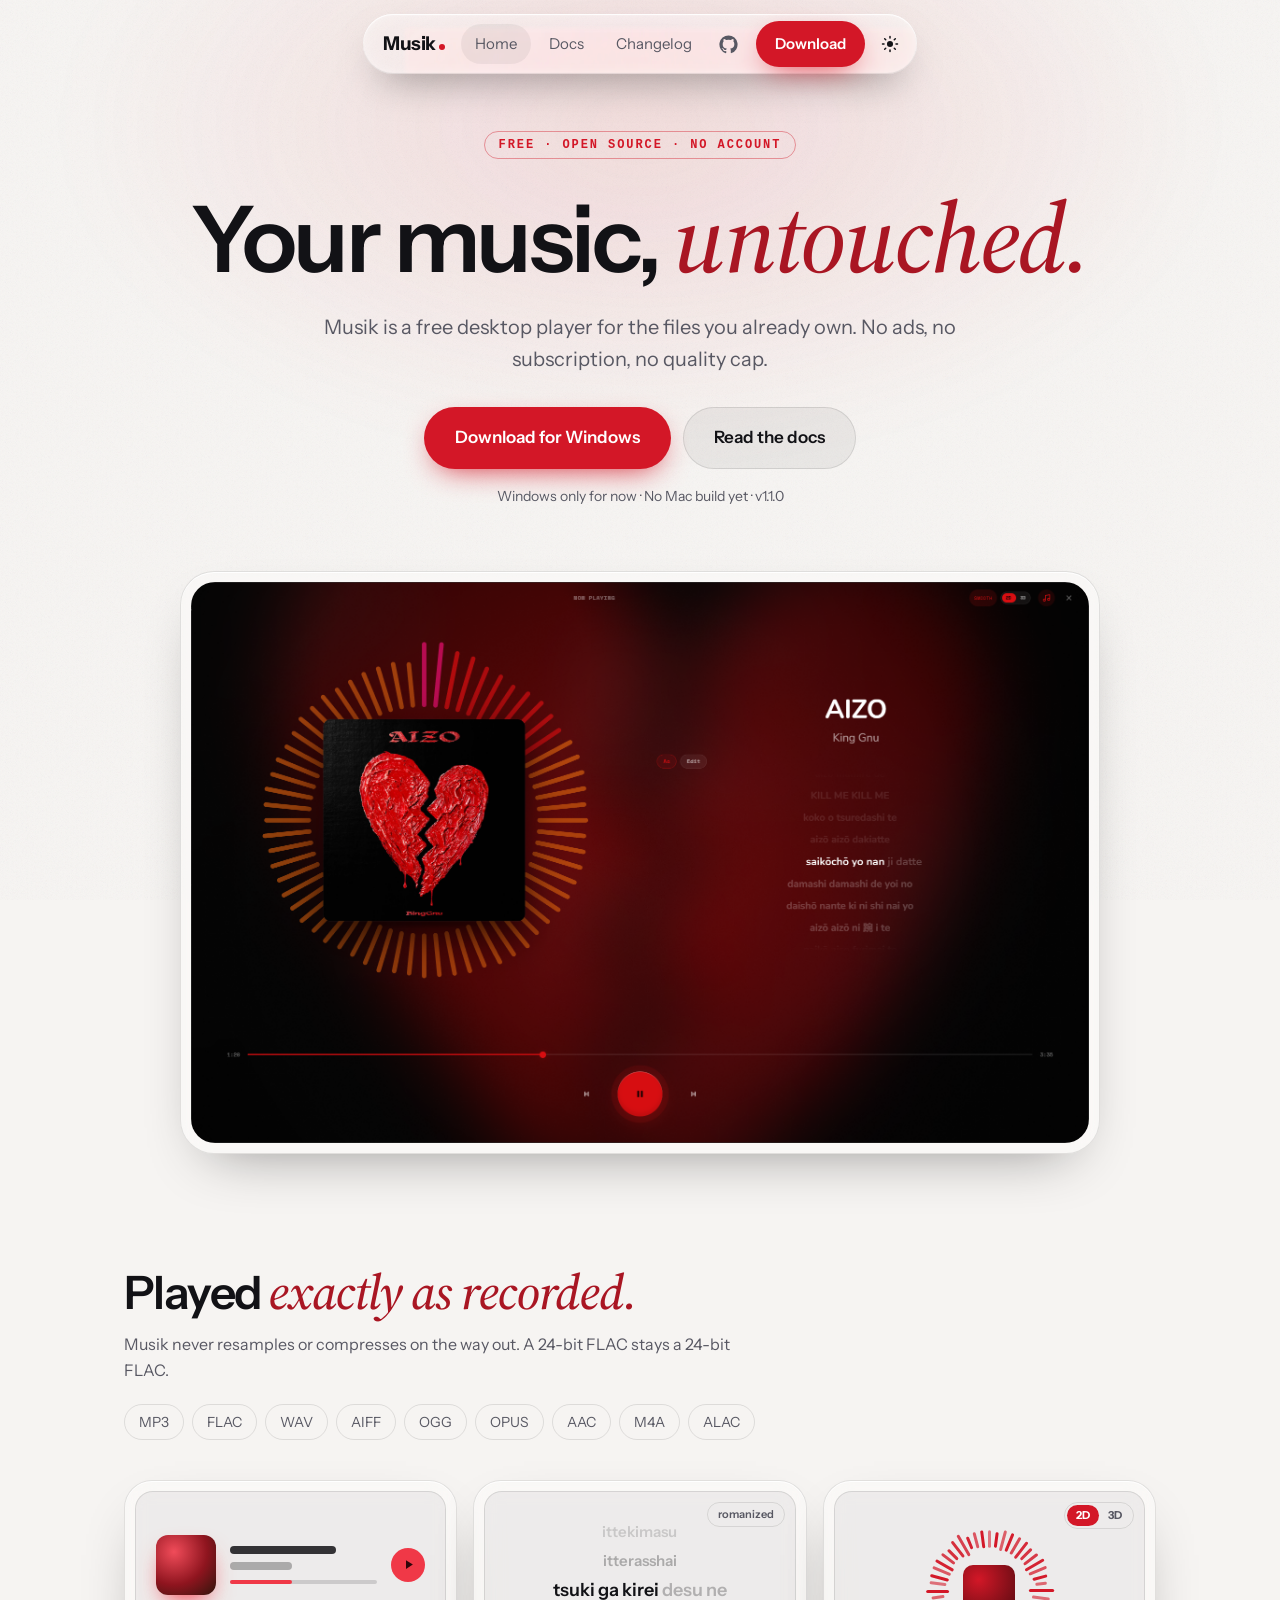
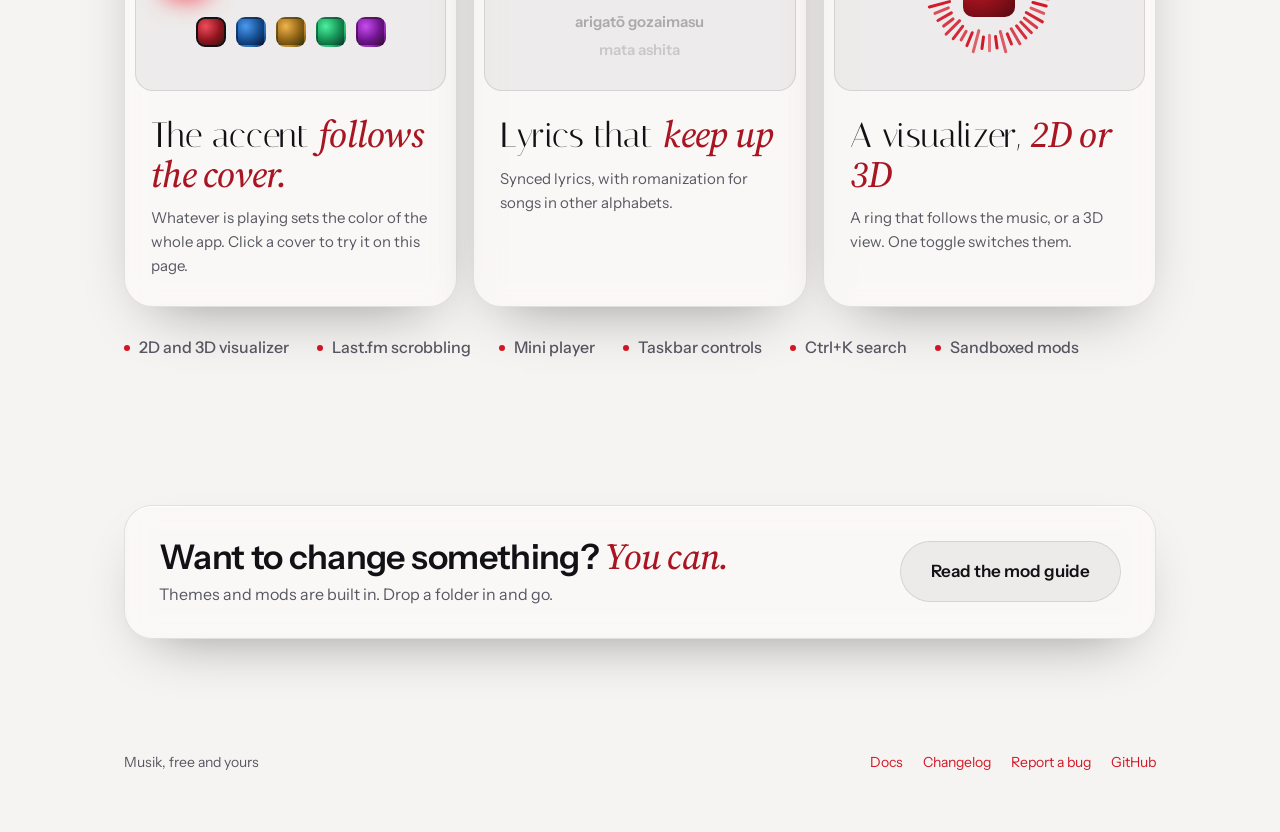
==== index.html @ ec701dc6 "Add the files for the site" ====
<!doctype html>
<html lang="en">
  <head>
    <meta charset="utf-8" />
    <meta name="viewport" content="width=device-width,initial-scale=1" />
    <title>Musik, a free music player for your own files</title>
    <meta
      name="description"
      content="Musik is a free music player for your own files. Plays FLAC, MP3, WAV and more at full quality. No ads, no subscriptions, themes and mods built in. Windows."
    />
    <meta name="theme-color" content="#050506" media="(prefers-color-scheme: dark)" />
    <meta name="theme-color" content="#f6f4f2" media="(prefers-color-scheme: light)" />
    <link rel="icon" href="assets/favicon.ico" sizes="any" />
    <link rel="icon" type="image/png" sizes="192x192" href="assets/icon-192.png" />
    <link rel="apple-touch-icon" href="assets/apple-touch-icon.png" />
    <!-- TODO: swap YOUR-DOMAIN for the real domain once hosting is picked (OG image URLs must be absolute) -->
    <meta property="og:type" content="website" />
    <meta property="og:site_name" content="Musik" />
    <meta property="og:title" content="Musik, a free music player for your own files" />
    <meta
      property="og:description"
      content="Plays FLAC, MP3, WAV and more at full quality. No ads, no subscriptions, themes and mods built in."
    />
    <meta property="og:image" content="https://YOUR-DOMAIN/assets/og.png" />
    <meta property="og:image:alt" content="Musik. Your music, at full quality." />
    <meta name="twitter:card" content="summary_large_image" />
    <link rel="preconnect" href="https://fonts.googleapis.com" />
    <link rel="preconnect" href="https://fonts.gstatic.com" crossorigin />
    <link
      href="https://fonts.googleapis.com/css2?family=Instrument+Sans:wght@400;500;600;700&family=Italiana&family=Source+Serif+4:ital,opsz,wght@1,8..60,500&display=swap"
      rel="stylesheet"
    />
    <script>
      document.documentElement.dataset.theme =
        localStorage.theme ||
        (matchMedia("(prefers-color-scheme:light)").matches ? "light" : "dark");
      document.documentElement.dataset.bg = "cover";
      try {
        var h = sessionStorage.hue;
        if (h)
          document.documentElement.style.setProperty(
            "--acc",
            "hsl(" +
              h +
              " " +
              (document.documentElement.dataset.theme === "dark"
                ? "86% 58%"
                : "80% 46%") +
              ")",
          );
      } catch (e) {}
    </script>
    <link rel="stylesheet" href="style.css" />
  </head>
  <body>
    <div class="bg" aria-hidden="true"><i></i><i></i><i></i></div>
    <nav>
      <a class="logo" href="index.html">Musik</a
      ><a href="index.html" aria-current="page">Home</a
      ><a href="docs.html">Docs</a
      ><a
        class="x"
        href="https://github.com/Tanuj-ironman11/Musik/releases"
        target="_blank"
        rel="noopener"
        >Changelog</a
      ><a
        class="gh"
        href="https://github.com/Tanuj-ironman11/Musik"
        aria-label="GitHub"
        title="GitHub"
        ><svg viewBox="0 0 24 24">
          <path
            d="M12 .5a11.5 11.5 0 0 0-3.64 22.41c.58.1.79-.25.79-.56v-2c-3.2.7-3.88-1.54-3.88-1.54-.52-1.33-1.28-1.69-1.28-1.69-1.04-.71.08-.7.08-.7 1.15.08 1.76 1.18 1.76 1.18 1.03 1.76 2.69 1.25 3.35.96.1-.74.4-1.25.73-1.54-2.55-.29-5.24-1.28-5.24-5.69 0-1.26.45-2.28 1.18-3.09-.12-.29-.51-1.46.11-3.05 0 0 .97-.31 3.17 1.18a11 11 0 0 1 5.78 0c2.2-1.49 3.17-1.18 3.17-1.18.62 1.59.23 2.76.11 3.05.74.81 1.18 1.83 1.18 3.09 0 4.42-2.69 5.39-5.25 5.68.41.36.78 1.06.78 2.14v3.17c0 .31.21.67.8.56A11.5 11.5 0 0 0 12 .5z"
          /></svg
        ><span class="stars" hidden></span></a
      ><a class="btn main sm" href="download.html">Download</a>
    </nav>
    <main class="wrap">
      <header class="hero">
        <div class="eye">FREE · OPEN SOURCE · NO ACCOUNT</div>
        <h1>Your music, <em>untouched.</em></h1>
        <p>
          Musik is a free desktop player for the files you already own. No ads,
          no subscription, no quality cap.
        </p>
        <div class="btns">
          <a class="btn main" href="download.html">Download for Windows</a
          ><a class="btn" href="docs.html">Read the docs</a>
        </div>
        <div class="note">
          Windows only for now · No Mac build yet · <span data-ver>v1.1.0</span>
        </div>
        <div class="glass shot">
          <div class="slides" id="slides">
            <img
              src="assets/musik-app.png"
              alt="Musik playing AIZO by King Gnu, with the visualizer ring and synced lyrics"
              data-hue="357"
              onerror="this.remove()"
            /><img
              src="assets/musik-app-2.png"
              alt="Musik playing another track, with the accent color changed to match"
              onerror="this.remove()"
            /><img
              src="assets/musik-app-3.png"
              alt="Musik playing another track, with the accent color changed to match"
              onerror="this.remove()"
            /><img
              src="assets/musik-app-4.png"
              alt="Musik playing another track, with the accent color changed to match"
              onerror="this.remove()"
            />
          </div>
          <div class="dots"></div>
        </div>
      </header>
      <section>
        <h2>Played <em>exactly as recorded.</em></h2>
        <p>
          Musik never resamples or compresses on the way out. A 24-bit FLAC
          stays a 24-bit FLAC.
        </p>
        <div class="fmt">
          <span>MP3</span><span>FLAC</span><span>WAV</span><span>AIFF</span
          ><span>OGG</span><span>OPUS</span><span>AAC</span><span>M4A</span
          ><span>ALAC</span>
        </div>
        <div class="cards">
          <div class="glass fc">
            <div class="viz v-hue" aria-label="Cover color picker demo">
              <div class="mw" aria-hidden="true">
                <span class="ma"></span>
                <div class="mi">
                  <i></i><i></i>
                  <div class="mp"><b></b></div>
                </div>
                <span class="mb"
                  ><svg viewBox="0 0 24 24">
                    <path d="M8 5v14l11-7z" fill="currentColor" /></svg
                ></span>
              </div>
              <div class="chips">
                <button
                  type="button"
                  data-h="355"
                  style="--h: 355"
                  aria-label="Try accent red"
                  class="on"
                ></button
                ><button
                  type="button"
                  data-h="212"
                  style="--h: 212"
                  aria-label="Try accent blue"
                ></button
                ><button
                  type="button"
                  data-h="38"
                  style="--h: 38"
                  aria-label="Try accent amber"
                ></button
                ><button
                  type="button"
                  data-h="150"
                  style="--h: 150"
                  aria-label="Try accent green"
                ></button
                ><button
                  type="button"
                  data-h="285"
                  style="--h: 285"
                  aria-label="Try accent purple"
                ></button>
              </div>
            </div>
            <div class="tx">
              <h3>The accent <em>follows the cover.</em></h3>
              <p>
                Whatever is playing sets the color of the whole app. Click a
                cover to try it on this page.
              </p>
            </div>
          </div>
          <div class="glass fc">
            <div class="viz v-lyr" aria-hidden="true">
              <span class="tg">romanized</span>
              <p style="--o: 0.16">ittekimasu</p>
              <p style="--o: 0.3">itterasshai</p>
              <p class="on">tsuki ga kirei desu ne</p>
              <p style="--o: 0.3">arigatō gozaimasu</p>
              <p style="--o: 0.16">mata ashita</p>
            </div>
            <div class="tx">
              <h3>Lyrics that <em>keep up</em></h3>
              <p>
                Synced lyrics, with romanization for songs in other alphabets.
              </p>
            </div>
          </div>
          <div class="glass fc">
            <div class="viz v-vis" aria-hidden="true">
              <span class="tg2"><b class="on">2D</b><b>3D</b></span>
              <div class="ring">
                <i
                  style="
                    --a: 0;
                    --l: 16.4;
                    --o: 0.55;
                    --s: 1.1;
                    --t: 1.38;
                    --d: 0.95s;
                  "
                ></i
                ><i
                  style="
                    --a: 7.5;
                    --l: 16.7;
                    --o: 1;
                    --s: 0.92;
                    --t: 0.5;
                    --d: 0.83s;
                  "
                ></i
                ><i
                  style="
                    --a: 15;
                    --l: 20;
                    --o: 0.66;
                    --s: 1.06;
                    --t: 1.42;
                    --d: 0.53s;
                  "
                ></i
                ><i
                  style="
                    --a: 22.5;
                    --l: 19;
                    --o: 0.97;
                    --s: 1.03;
                    --t: 1.39;
                    --d: 0.7s;
                  "
                ></i
                ><i
                  style="
                    --a: 30;
                    --l: 19.7;
                    --o: 0.77;
                    --s: 0.97;
                    --t: 0.48;
                    --d: 0.92s;
                  "
                ></i
                ><i
                  style="
                    --a: 37.5;
                    --l: 18.8;
                    --o: 0.91;
                    --s: 1.09;
                    --t: 1.41;
                    --d: 0.92s;
                  "
                ></i
                ><i
                  style="
                    --a: 45;
                    --l: 17.7;
                    --o: 0.86;
                    --s: 0.86;
                    --t: 1.4;
                    --d: 0.7s;
                  "
                ></i
                ><i
                  style="
                    --a: 52.5;
                    --l: 16;
                    --o: 0.83;
                    --s: 1.09;
                    --t: 0.46;
                    --d: 0.54s;
                  "
                ></i
                ><i
                  style="
                    --a: 60;
                    --l: 22.1;
                    --o: 0.94;
                    --s: 0.99;
                    --t: 1.4;
                    --d: 0.84s;
                  "
                ></i
                ><i
                  style="
                    --a: 67.5;
                    --l: 19.4;
                    --o: 0.73;
                    --s: 1.01;
                    --t: 1.4;
                    --d: 0.95s;
                  "
                ></i
                ><i
                  style="
                    --a: 75;
                    --l: 14.3;
                    --o: 0.98;
                    --s: 1.08;
                    --t: 0.46;
                    --d: 0.83s;
                  "
                ></i
                ><i
                  style="
                    --a: 82.5;
                    --l: 13.1;
                    --o: 0.62;
                    --s: 0.89;
                    --t: 1.39;
                    --d: 0.53s;
                  "
                ></i
                ><i
                  style="
                    --a: 90;
                    --l: 23.1;
                    --o: 1;
                    --s: 1.1;
                    --t: 1.41;
                    --d: 0.71s;
                  "
                ></i
                ><i
                  style="
                    --a: 97.5;
                    --l: 18.6;
                    --o: 0.6;
                    --s: 0.94;
                    --t: 0.48;
                    --d: 0.92s;
                  "
                ></i
                ><i
                  style="
                    --a: 105;
                    --l: 15.7;
                    --o: 0.99;
                    --s: 1.05;
                    --t: 1.38;
                    --d: 0.92s;
                  "
                ></i
                ><i
                  style="
                    --a: 112.5;
                    --l: 15.7;
                    --o: 0.71;
                    --s: 1.05;
                    --t: 1.42;
                    --d: 0.69s;
                  "
                ></i
                ><i
                  style="
                    --a: 120;
                    --l: 22.5;
                    --o: 0.95;
                    --s: 0.94;
                    --t: 0.5;
                    --d: 0.55s;
                  "
                ></i
                ><i
                  style="
                    --a: 127.5;
                    --l: 16.6;
                    --o: 0.81;
                    --s: 1.1;
                    --t: 1.38;
                    --d: 0.84s;
                  "
                ></i
                ><i
                  style="
                    --a: 135;
                    --l: 19.5;
                    --o: 0.88;
                    --s: 0.89;
                    --t: 1.43;
                    --d: 0.95s;
                  "
                ></i
                ><i
                  style="
                    --a: 142.5;
                    --l: 17.2;
                    --o: 0.9;
                    --s: 1.08;
                    --t: 0.52;
                    --d: 0.82s;
                  "
                ></i
                ><i
                  style="
                    --a: 150;
                    --l: 20.2;
                    --o: 0.79;
                    --s: 1.01;
                    --t: 1.36;
                    --d: 0.52s;
                  "
                ></i
                ><i
                  style="
                    --a: 157.5;
                    --l: 13.9;
                    --o: 0.96;
                    --s: 0.99;
                    --t: 1.44;
                    --d: 0.72s;
                  "
                ></i
                ><i
                  style="
                    --a: 165;
                    --l: 22.4;
                    --o: 0.68;
                    --s: 1.09;
                    --t: 0.53;
                    --d: 0.93s;
                  "
                ></i
                ><i
                  style="
                    --a: 172.5;
                    --l: 17.3;
                    --o: 0.99;
                    --s: 0.86;
                    --t: 1.35;
                    --d: 0.91s;
                  "
                ></i
                ><i
                  style="
                    --a: 180;
                    --l: 16.6;
                    --o: 0.57;
                    --s: 1.09;
                    --t: 1.45;
                    --d: 0.68s;
                  "
                ></i
                ><i
                  style="
                    --a: 187.5;
                    --l: 14.7;
                    --o: 1;
                    --s: 0.97;
                    --t: 0.55;
                    --d: 0.56s;
                  "
                ></i
                ><i
                  style="
                    --a: 195;
                    --l: 23.9;
                    --o: 0.65;
                    --s: 1.03;
                    --t: 1.34;
                    --d: 0.85s;
                  "
                ></i
                ><i
                  style="
                    --a: 202.5;
                    --l: 16.1;
                    --o: 0.97;
                    --s: 1.06;
                    --t: 1.45;
                    --d: 0.95s;
                  "
                ></i
                ><i
                  style="
                    --a: 210;
                    --l: 13.5;
                    --o: 0.76;
                    --s: 0.92;
                    --t: 0.57;
                    --d: 0.82s;
                  "
                ></i
                ><i
                  style="
                    --a: 217.5;
                    --l: 16.7;
                    --o: 0.92;
                    --s: 1.1;
                    --t: 1.33;
                    --d: 0.51s;
                  "
                ></i
                ><i
                  style="
                    --a: 225;
                    --l: 23.6;
                    --o: 0.85;
                    --s: 0.92;
                    --t: 1.46;
                    --d: 0.72s;
                  "
                ></i
                ><i
                  style="
                    --a: 232.5;
                    --l: 13.8;
                    --o: 0.84;
                    --s: 1.06;
                    --t: 0.59;
                    --d: 0.93s;
                  "
                ></i
                ><i
                  style="
                    --a: 240;
                    --l: 17.6;
                    --o: 0.93;
                    --s: 1.03;
                    --t: 1.32;
                    --d: 0.91s;
                  "
                ></i
                ><i
                  style="
                    --a: 247.5;
                    --l: 17.5;
                    --o: 0.75;
                    --s: 0.97;
                    --t: 1.47;
                    --d: 0.67s;
                  "
                ></i
                ><i
                  style="
                    --a: 255;
                    --l: 21.7;
                    --o: 0.98;
                    --s: 1.09;
                    --t: 0.61;
                    --d: 0.57s;
                  "
                ></i
                ><i
                  style="
                    --a: 262.5;
                    --l: 14.9;
                    --o: 0.64;
                    --s: 0.86;
                    --t: 1.31;
                    --d: 0.85s;
                  "
                ></i
                ><i
                  style="
                    --a: 270;
                    --l: 20.8;
                    --o: 1;
                    --s: 1.09;
                    --t: 1.48;
                    --d: 0.95s;
                  "
                ></i
                ><i
                  style="
                    --a: 277.5;
                    --l: 16.9;
                    --o: 0.58;
                    --s: 0.99;
                    --t: 0.63;
                    --d: 0.81s;
                  "
                ></i
                ><i
                  style="
                    --a: 285;
                    --l: 18.5;
                    --o: 0.99;
                    --s: 1.01;
                    --t: 1.3;
                    --d: 0.5s;
                  "
                ></i
                ><i
                  style="
                    --a: 292.5;
                    --l: 17.5;
                    --o: 0.69;
                    --s: 1.08;
                    --t: 1.48;
                    --d: 0.73s;
                  "
                ></i
                ><i
                  style="
                    --a: 300;
                    --l: 22.7;
                    --o: 0.95;
                    --s: 0.89;
                    --t: 0.64;
                    --d: 0.93s;
                  "
                ></i
                ><i
                  style="
                    --a: 307.5;
                    --l: 15;
                    --o: 0.8;
                    --s: 1.1;
                    --t: 1.29;
                    --d: 0.91s;
                  "
                ></i
                ><i
                  style="
                    --a: 315;
                    --l: 14.6;
                    --o: 0.89;
                    --s: 0.94;
                    --t: 1.49;
                    --d: 0.67s;
                  "
                ></i
                ><i
                  style="
                    --a: 322.5;
                    --l: 19.2;
                    --o: 0.89;
                    --s: 1.05;
                    --t: 0.66;
                    --d: 0.58s;
                  "
                ></i
                ><i
                  style="
                    --a: 330;
                    --l: 22.9;
                    --o: 0.8;
                    --s: 1.05;
                    --t: 1.27;
                    --d: 0.86s;
                  "
                ></i
                ><i
                  style="
                    --a: 337.5;
                    --l: 13.8;
                    --o: 0.95;
                    --s: 0.94;
                    --t: 1.49;
                    --d: 0.95s;
                  "
                ></i
                ><i
                  style="
                    --a: 345;
                    --l: 15.2;
                    --o: 0.7;
                    --s: 1.1;
                    --t: 0.68;
                    --d: 0.8s;
                  "
                ></i
                ><i
                  style="
                    --a: 352.5;
                    --l: 19.6;
                    --o: 0.99;
                    --s: 0.89;
                    --t: 1.26;
                    --d: 0.49s;
                  "
                ></i
                ><span class="cv"></span>
              </div>
            </div>
            <div class="tx">
              <h3>A visualizer, <em>2D or 3D</em></h3>
              <p>
                A ring that follows the music, or a 3D view. One toggle switches
                them.
              </p>
            </div>
          </div>
        </div>
        <div class="bits">
          <span>2D and 3D visualizer</span><span>Last.fm scrobbling</span
          ><span>Mini player</span><span>Taskbar controls</span
          ><span>Ctrl+K search</span><span>Sandboxed mods</span>
        </div>
      </section>
      <section>
        <div class="glass strip">
          <div>
            <h3>Want to change something? <em>You can.</em></h3>
            <p>Themes and mods are built in. Drop a folder in and go.</p>
          </div>
          <a class="btn" href="docs.html">Read the mod guide</a>
        </div>
      </section>
    </main>
    <div class="wrap">
      <footer>
        <span>Musik, free and yours</span>
        <div class="fl">
          <a href="docs.html">Docs</a
          ><a href="https://github.com/Tanuj-ironman11/Musik/releases"
            >Changelog</a
          ><a href="https://github.com/Tanuj-ironman11/Musik/issues"
            >Report a bug</a
          ><a href="https://github.com/Tanuj-ironman11/Musik">GitHub</a>
        </div>
      </footer>
    </div>
    <script src="app.js"></script>
  </body>
</html>
---- style.css ----
@property --h {
  syntax: "<number>";
  inherits: true;
  initial-value: 355;
}
@property --p {
  syntax: "<percentage>";
  inherits: false;
  initial-value: 62%;
}
@property --s {
  syntax: "<number>";
  inherits: false;
  initial-value: 1;
}
@property --acc {
  syntax: "<color>";
  inherits: true;
  initial-value: #e5481f;
}
:root {
  --bg: #f6f4f2;
  --ink: #121216;
  --mute: #585863;
  --line: rgba(0, 0, 0, 0.1);
  --tint: rgba(0, 0, 0, 0.05);
  --glass: rgba(255, 255, 255, 0.38);
  --rim: rgba(255, 255, 255, 0.95);
  --code: #17171c;
  --codei: #e9e9f1;
  --acc: #e5481f;
  --a2: #c13fd8;
  --a3: #ff9f1c;
  --on: #fff;
  color-scheme: light;
}
[data-theme="dark"] {
  --bg: #050506;
  --ink: #f2f2f6;
  --mute: #9d9da9;
  --line: rgba(255, 255, 255, 0.1);
  --tint: rgba(255, 255, 255, 0.06);
  --glass: rgba(255, 255, 255, 0.07);
  --rim: rgba(255, 255, 255, 0.28);
  --acc: #ff7a59;
  --a2: #c25cff;
  --a3: #ffb347;
  --on: #1a0a05;
  color-scheme: dark;
}
* {
  box-sizing: border-box;
}
html {
  scroll-behavior: smooth;
  scroll-padding-top: 96px;
  transition: --acc 0.9s ease;
}
body {
  margin: 0;
  background: var(--bg);
  color: var(--ink);
  font:
    400 16px/1.6 "Instrument Sans",
    system-ui,
    sans-serif;
  -webkit-font-smoothing: antialiased;
  overflow-x: hidden;
}
body::after {
  content: "";
  position: fixed;
  inset: 0;
  z-index: -1;
  pointer-events: none;
  opacity: 0.05;
  background: url("data:image/svg+xml,%3Csvg xmlns='http://www.w3.org/2000/svg' width='160' height='160'%3E%3Cfilter id='n'%3E%3CfeTurbulence baseFrequency='.8' numOctaves='2'/%3E%3C/filter%3E%3Crect width='100%25' height='100%25' filter='url(%23n)'/%3E%3C/svg%3E");
}
a {
  color: inherit;
}
.wrap {
  max-width: 1080px;
  margin: 0 auto;
  padding: 0 24px;
}
h1,
h2,
h3 {
  margin: 0;
  font-weight: 600;
  letter-spacing: -0.035em;
  line-height: 1.05;
  color: var(--ink);
}
h1 {
  font-size: clamp(44px, 8vw, 92px);
}
h1 em,
h2 em,
h3 em {
  font-family: "Source Serif 4", "Iowan Old Style", Georgia, serif;
  font-style: italic;
  font-weight: 500;
  font-size: 1.08em;
  letter-spacing: -0.02em;
  color: color-mix(in srgb, var(--acc) 78%, var(--ink));
}
h3 em {
  font-weight: 500;
}
h2 {
  font-size: clamp(30px, 4.4vw, 46px);
  margin-bottom: 14px;
}
.strip h3 {
  color: var(--ink);
  font-size: clamp(26px, 3vw, 34px);
  line-height: 1.1;
}
h3 {
  font-size: 20px;
  margin-bottom: 6px;
  letter-spacing: -0.02em;
  color: var(--acc);
}
p {
  margin: 0 0 1em;
  color: var(--mute);
  max-width: 56ch;
}
/* bg options: html[data-bg] = cover | aurora | mesh | spot | grain */
.bg {
  position: fixed;
  inset: 0;
  z-index: -2;
  overflow: hidden;
}
.bg i {
  position: absolute;
  border-radius: 50%;
  filter: blur(90px);
  opacity: 0.18;
  width: 38vw;
  height: 38vw;
  display: none;
}
[data-bg="aurora"] .bg i {
  display: block;
  animation: dr 22s ease-in-out infinite alternate;
}
.bg i:nth-child(1) {
  left: -8%;
  top: -12%;
  background: var(--acc);
}
.bg i:nth-child(2) {
  right: -10%;
  top: 10%;
  background: var(--a2);
  animation-delay: -7s !important;
}
.bg i:nth-child(3) {
  left: 30%;
  bottom: -25%;
  background: var(--a3);
  animation-delay: -14s !important;
}
@keyframes dr {
  to {
    transform: translate(8vw, 6vh) scale(1.15);
  }
}
[data-theme="dark"] .bg i {
  opacity: 0.13;
  filter: blur(90px) saturate(0.8);
}
[data-bg="mesh"] .bg::before {
  content: "";
  position: absolute;
  left: 50%;
  top: 30%;
  width: 130vmax;
  height: 130vmax;
  margin: -65vmax;
  background: conic-gradient(
    from 0deg,
    var(--acc),
    var(--a2),
    var(--a3),
    var(--acc)
  );
  filter: blur(110px);
  opacity: 0.28;
  animation: sp 60s linear infinite;
}
@keyframes sp {
  to {
    transform: rotate(1turn);
  }
}
[data-bg="spot"] .bg {
  background:
    radial-gradient(
      520px circle at var(--mx, 50%) var(--my, 30%),
      color-mix(in srgb, var(--acc) 30%, transparent),
      transparent 70%
    ),
    linear-gradient(var(--line) 1px, transparent 1px) 0 0/56px 56px,
    linear-gradient(90deg, var(--line) 1px, transparent 1px) 0 0/56px 56px;
  -webkit-mask: linear-gradient(#000 40%, transparent 95%);
  mask: linear-gradient(#000 40%, transparent 95%);
}
[data-bg="cover"] .bg::before {
  content: "";
  position: absolute;
  left: 50%;
  top: -22%;
  width: 92vw;
  height: 72vh;
  transform: translateX(-50%);
  border-radius: 50%;
  background: radial-gradient(
    closest-side,
    color-mix(in srgb, var(--acc) 42%, transparent),
    transparent
  );
  filter: blur(48px);
  opacity: 0.5;
}
[data-theme="light"][data-bg="cover"] .bg::before {
  opacity: 0.28;
}
/* glass + liquid nav */
.glass {
  background: var(--glass);
  border: 1px solid var(--line);
  backdrop-filter: blur(14px) saturate(150%);
  -webkit-backdrop-filter: blur(14px) saturate(150%);
  box-shadow:
    inset 0 1px 0 var(--rim),
    0 24px 60px -30px rgba(0, 0, 0, 0.45);
  border-radius: 28px;
}
nav {
  position: sticky;
  top: 14px;
  z-index: 20;
  width: max-content;
  max-width: calc(100% - 24px);
  margin: 14px auto 0;
  padding: 7px 8px 7px 20px;
  display: flex;
  align-items: center;
  gap: 4px;
  border-radius: 999px;
  background: color-mix(in srgb, var(--glass) 60%, transparent);
  box-shadow:
    inset 0 1px 1px var(--rim),
    inset 0 -1px 1px var(--line),
    inset 0 0 18px -6px var(--rim),
    0 18px 40px -18px rgba(0, 0, 0, 0.5);
}
.lg nav {
  backdrop-filter: url(#lg) blur(2px) saturate(160%);
  -webkit-backdrop-filter: none;
}
nav .logo {
  font-weight: 700;
  font-size: 19px;
  letter-spacing: -0.03em;
  text-decoration: none;
  margin-right: 12px;
}
nav a:not(.logo):not(.btn) {
  padding: 8px 14px;
  border-radius: 999px;
  text-decoration: none;
  font-size: 15px;
  color: var(--mute);
  transition: 0.2s;
}
nav a[aria-current],
nav a:not(.logo):not(.btn):hover {
  color: var(--ink);
  background: var(--tint);
}
.tt {
  width: 38px;
  height: 38px;
  border-radius: 50%;
  border: 0;
  background: none;
  color: var(--ink);
  cursor: pointer;
  display: grid;
  place-items: center;
  margin-left: 2px;
}
.tt:hover {
  background: var(--tint);
}
.tt svg {
  width: 18px;
  height: 18px;
  transition: transform 0.15s ease;
}
.tt:active svg {
  transform: scale(0.86);
}
.ti-core,
.ti-cut,
.ti-rays {
  transform-origin: 12px 12px;
  transition:
    transform 0.65s cubic-bezier(0.5, 0, 0.2, 1),
    opacity 0.4s ease;
}
.ti-core {
  transform: scale(0.45);
}
.ti-cut {
  transform: translate(14px, -14px);
}
.ti-rays {
  opacity: 1;
  transform: rotate(0deg) scale(1);
}
:root[data-theme="dark"] .ti-core {
  transform: scale(1);
}
:root[data-theme="dark"] .ti-cut {
  transform: translate(6px, -6px);
}
:root[data-theme="dark"] .ti-rays {
  opacity: 0;
  transform: rotate(-90deg) scale(0.4);
}
.bloom {
  position: fixed;
  z-index: 9999;
  width: 1000px;
  height: 1000px;
  border-radius: 50%;
  pointer-events: none;
  transform: translate(-50%, -50%) scale(0);
  background: radial-gradient(
    closest-side,
    transparent 93%,
    color-mix(in srgb, var(--acc) 55%, transparent) 99%,
    transparent 100%
  );
}
.btn {
  display: inline-flex;
  align-items: center;
  padding: 16px 30px;
  border-radius: 999px;
  font-weight: 600;
  font-size: 17px;
  text-decoration: none;
  border: 1px solid var(--line);
  background: var(--tint);
  color: var(--ink);
  transition: transform 0.25s cubic-bezier(0.22, 0.9, 0.28, 1);
}
.btn:hover {
  transform: scale(1.04);
}
.btn:active {
  transform: scale(0.95);
}
.btn.main {
  background: var(--acc);
  color: var(--on);
  border-color: transparent;
  box-shadow: 0 10px 30px -12px var(--acc);
}
.btn.sm {
  padding: 10px 18px;
  font-size: 15px;
  margin-left: 4px;
}
.dis {
  opacity: 0.5;
  pointer-events: none;
}
.hero {
  text-align: center;
  padding: 56px 0 40px;
}
.hero p {
  margin: 22px auto 32px;
  font-size: 20px;
}
.btns {
  display: flex;
  gap: 12px;
  justify-content: center;
  flex-wrap: wrap;
}
.note {
  font-size: 14px;
  color: var(--mute);
  margin-top: 16px;
}
.shot {
  margin: 64px auto 0;
  max-width: 920px;
  padding: 10px;
  border-radius: 34px;
}
.ph {
  display: block;
  width: 100%;
  border-radius: 24px;
  aspect-ratio: 16/10;
  object-fit: cover;
}
.slides {
  position: relative;
  aspect-ratio: 16/10;
  border-radius: 24px;
  overflow: hidden;
  background: var(--tint);
}
.slides img {
  position: absolute;
  inset: 0;
  display: block;
  width: 100%;
  height: 100%;
  object-fit: cover;
  opacity: 0;
  transition: opacity 0.9s ease;
}
.slides:not(.js) img:first-child,
.slides img.on {
  opacity: 1;
}
.dots {
  display: flex;
  gap: 8px;
  justify-content: center;
  padding: 14px 0 4px;
}
.dots:empty {
  display: none;
}
.dots button {
  width: 8px;
  height: 8px;
  padding: 0;
  border: 0;
  border-radius: 99px;
  background: color-mix(in srgb, var(--ink) 25%, transparent);
  cursor: pointer;
  transition: 0.3s;
}
.dots button.on {
  width: 22px;
  background: var(--acc);
}
.ph {
  display: grid;
  place-items: center;
  text-align: center;
  color: var(--mute);
  font-size: 15px;
  background: var(--tint);
  padding: 20px;
}
section {
  padding: 72px 0;
}
.cards {
  display: grid;
  grid-template-columns: repeat(3, 1fr);
  gap: 16px;
  margin-top: 40px;
}
.fc {
  display: flex;
  flex-direction: column;
  padding: 10px 10px 28px;
  border-radius: 28px;
}
.fc .tx {
  padding: 24px 16px 0;
}
.fc h3 {
  font-family: Italiana, "Iowan Old Style", Georgia, serif;
  font-weight: 400;
  font-size: clamp(28px, 2.7vw, 36px);
  line-height: 1.06;
  letter-spacing: 0;
  color: var(--ink);
  margin-bottom: 12px;
}
.fc p {
  margin: 0;
  font-size: 15px;
}
.viz {
  position: relative;
  height: 200px;
  border-radius: 18px;
  border: 1px solid var(--line);
  background: color-mix(in srgb, var(--ink) 5%, transparent);
  display: flex;
  align-items: center;
  justify-content: center;
  overflow: hidden;
}
.v-hue {
  flex-direction: column;
  gap: 22px;
  padding: 0 20px;
  transition: --h 0.45s ease;
}
.mw {
  display: flex;
  align-items: center;
  gap: 14px;
  width: 100%;
}
.ma {
  display: block;
  flex: none;
  width: 60px;
  aspect-ratio: 1;
  border-radius: 12px;
  background: radial-gradient(
    circle at 30% 28%,
    hsl(var(--h) 85% 62%),
    hsl(var(--h) 75% 32%) 55%,
    hsl(calc(var(--h) + 20) 60% 12%)
  );
  box-shadow: 0 12px 26px -10px hsl(var(--h) 90% 55%);
}
.mi {
  flex: 1;
  display: grid;
  gap: 8px;
  min-width: 0;
}
.mi > i {
  display: block;
  height: 8px;
  border-radius: 8px;
  background: var(--ink);
  width: 72%;
  opacity: 0.85;
}
.mi > i + i {
  width: 42%;
  opacity: 0.3;
}
.mp {
  height: 4px;
  border-radius: 4px;
  background: color-mix(in srgb, var(--ink) 15%, transparent);
  margin-top: 2px;
}
.mp b {
  display: block;
  width: 42%;
  height: 100%;
  border-radius: 4px;
  background: hsl(var(--h) 86% 58%);
}
.mb {
  flex: none;
  display: grid;
  place-items: center;
  width: 34px;
  height: 34px;
  border-radius: 50%;
  background: hsl(var(--h) 86% 58%);
  color: hsl(var(--h) 80% 10%);
}
.mb svg {
  width: 15px;
  height: 15px;
}
.chips {
  display: flex;
  gap: 10px;
}
.chips button {
  width: 30px;
  height: 30px;
  padding: 0;
  border-radius: 9px;
  border: 2px solid transparent;
  outline-offset: 3px;
  cursor: pointer;
  background: radial-gradient(
    circle at 30% 28%,
    hsl(var(--h) 85% 62%),
    hsl(var(--h) 75% 32%) 55%,
    hsl(calc(var(--h) + 20) 60% 12%)
  );
  transition: transform 0.25s cubic-bezier(0.22, 0.9, 0.28, 1);
}
.chips button:hover {
  transform: scale(1.12);
}
.chips .on {
  border-color: var(--ink);
}
.v-lyr {
  flex-direction: column;
  gap: 9px;
  padding: 0 18px;
  text-align: center;
}
.v-lyr p {
  margin: 0;
  max-width: none;
  font-size: 15px;
  font-weight: 600;
  line-height: 1.3;
  color: var(--ink);
  opacity: var(--o);
}
.v-lyr .on {
  --p: 62%;
  opacity: 1;
  font-size: 18px;
  color: transparent;
  background: linear-gradient(
    90deg,
    var(--ink) var(--p),
    color-mix(in srgb, var(--ink) 28%, transparent) var(--p)
  );
  -webkit-background-clip: text;
  background-clip: text;
  transition: --p 1.8s linear;
}
.fc:hover .v-lyr .on {
  --p: 100%;
}
.tg {
  position: absolute;
  top: 10px;
  right: 10px;
  padding: 3px 10px;
  border-radius: 99px;
  border: 1px solid var(--line);
  font-size: 11px;
  font-weight: 600;
  color: var(--mute);
}
.ring {
  position: relative;
  width: 150px;
  aspect-ratio: 1;
}
.ring i {
  position: absolute;
  left: 50%;
  top: 50%;
  width: 3px;
  height: calc(var(--l) * 1px);
  margin: calc(var(--l) * -0.5px) 0 0 -1.5px;
  border-radius: 3px;
  background: var(--acc);
  opacity: var(--o);
  transform: rotate(calc(var(--a) * 1deg)) translateY(-52px) scaleY(var(--s));
}
.fc:hover .ring i {
  animation: bz var(--d) ease-in-out infinite alternate;
}
@keyframes bz {
  to {
    --s: var(--t);
  }
}
.cv {
  position: absolute;
  left: 50%;
  top: 50%;
  width: 52px;
  aspect-ratio: 1;
  margin: -26px 0 0 -26px;
  border-radius: 10px;
  background: radial-gradient(
    circle at 30% 28%,
    var(--acc),
    color-mix(in srgb, var(--acc) 40%, #000)
  );
}
.tg2 {
  position: absolute;
  top: 10px;
  right: 10px;
  display: flex;
  padding: 2px;
  border-radius: 99px;
  border: 1px solid var(--line);
  font-size: 11px;
  font-weight: 700;
}
.tg2 b {
  padding: 2px 9px;
  border-radius: 99px;
  color: var(--mute);
}
.tg2 .on {
  background: var(--acc);
  color: var(--on);
}
.card {
  padding: 26px;
}
.bits {
  display: flex;
  flex-wrap: wrap;
  gap: 10px 28px;
  margin-top: 28px;
  font-weight: 500;
  color: var(--mute);
}
.bits span {
  display: inline-flex;
  align-items: center;
  gap: 9px;
}
.bits span::before {
  content: "";
  width: 6px;
  height: 6px;
  border-radius: 50%;
  background: var(--acc);
}
.fmt {
  display: flex;
  flex-wrap: wrap;
  gap: 8px;
  margin-top: 20px;
}
.fmt span {
  padding: 6px 14px;
  border-radius: 99px;
  border: 1px solid var(--line);
  font-size: 14px;
  color: var(--mute);
}
.strip {
  display: flex;
  justify-content: space-between;
  align-items: center;
  gap: 24px;
  padding: 30px 34px;
  flex-wrap: wrap;
}
.strip p {
  margin: 0;
}
.dl {
  display: grid;
  grid-template-columns: 1fr 1fr;
  gap: 16px;
  margin-top: 40px;
}
.dl .card {
  padding: 34px;
}
.dl p {
  margin-bottom: 22px;
}
.dl.one {
  grid-template-columns: 1fr;
  max-width: 520px;
  margin-inline: auto;
}
.dl .card .note {
  margin: 18px 0 0;
}
footer {
  padding: 40px 0 60px;
  color: var(--mute);
  font-size: 14px;
  display: flex;
  justify-content: space-between;
  gap: 12px;
  flex-wrap: wrap;
}
/* docs */
.docs {
  display: grid;
  grid-template-columns: 230px minmax(0, 1fr) 190px;
  gap: 40px;
  padding-top: 40px;
  max-width: 1240px;
}
.side,
.toc {
  position: sticky;
  top: 92px;
  align-self: start;
  max-height: calc(100vh - 110px);
  overflow: auto;
  font-size: 14px;
}
.side input {
  width: 100%;
  padding: 9px 12px;
  margin-bottom: 14px;
  border-radius: 12px;
  border: 1px solid var(--line);
  background: var(--tint);
  color: var(--ink);
  font: inherit;
}
.side h4,
.toc h4 {
  margin: 18px 0 6px;
  font-size: 11px;
  letter-spacing: 0.08em;
  text-transform: uppercase;
  color: var(--mute);
}
.toc h4 {
  margin-top: 0;
}
.side a,
.toc a {
  display: block;
  padding: 5px 10px;
  border-radius: 8px;
  text-decoration: none;
  color: var(--mute);
}
.side a:hover,
.toc a:hover {
  color: var(--ink);
}
.side a.on,
.toc a.on {
  color: var(--ink);
  background: var(--tint);
}
.toc {
  border-left: 1px solid var(--line);
}
.toc a.on {
  background: none;
  box-shadow: inset 2px 0 var(--acc);
}
.toc .s {
  padding-left: 22px;
}
.doc {
  min-width: 0;
  padding-bottom: 60px;
}
.doc h1 {
  font-size: clamp(34px, 4vw, 46px);
  margin: 6px 0 14px;
}
.doc h2 {
  font-size: 27px;
  margin: 52px 0 12px;
  padding-top: 8px;
  border-top: 1px solid var(--line);
}
.doc h3 {
  font-size: 19px;
  margin: 30px 0 8px;
}
.crumb {
  font-size: 13px;
  color: var(--mute);
}
.lead {
  font-size: 18px;
}
.doc li {
  color: var(--mute);
  margin-bottom: 4px;
}
code {
  font:
    13.5px ui-monospace,
    "SF Mono",
    Consolas,
    monospace;
  background: var(--tint);
  padding: 2px 6px;
  border-radius: 6px;
  color: var(--ink);
}
pre {
  position: relative;
  margin: 0 0 1.3em;
  padding: 18px 20px;
  overflow-x: auto;
  border-radius: 14px;
  background: var(--code);
  color: var(--codei);
  border: 1px solid var(--line);
  font:
    13.5px/1.7 ui-monospace,
    "SF Mono",
    Consolas,
    monospace;
}
pre code {
  background: none;
  padding: 0;
  color: inherit;
}
pre button {
  position: absolute;
  top: 8px;
  right: 8px;
  padding: 3px 9px;
  border-radius: 8px;
  border: 1px solid rgba(255, 255, 255, 0.18);
  background: rgba(255, 255, 255, 0.08);
  color: var(--codei);
  font: 12px inherit;
  cursor: pointer;
}
table {
  border-collapse: collapse;
  width: 100%;
  font-size: 14.5px;
  margin-bottom: 1.3em;
}
th,
td {
  text-align: left;
  padding: 10px 12px;
  border-bottom: 1px solid var(--line);
  vertical-align: top;
}
th {
  font-size: 12px;
  letter-spacing: 0.06em;
  text-transform: uppercase;
  color: var(--mute);
}
td {
  color: var(--mute);
}
td:first-child {
  white-space: nowrap;
}
.call {
  padding: 14px 18px;
  border-radius: 14px;
  border: 1px solid var(--line);
  border-left: 3px solid var(--acc);
  background: var(--tint);
  margin: 0 0 1.3em;
  font-size: 15px;
}
.call p {
  margin: 0;
  color: var(--ink);
  max-width: none;
}
.call.warn {
  border-left-color: #ff9f43;
}
.pn {
  display: flex;
  justify-content: space-between;
  gap: 12px;
  margin-top: 56px;
}
.pn a {
  flex: 1;
  padding: 16px 18px;
  border: 1px solid var(--line);
  border-radius: 14px;
  text-decoration: none;
  font-size: 13px;
  color: var(--mute);
}
.pn a b {
  display: block;
  font-size: 16px;
  color: var(--ink);
}
.pn a + a {
  text-align: right;
}
.pn a:hover {
  border-color: var(--acc);
}
.theming::view-transition-old(root),
.theming::view-transition-new(root) {
  animation: none;
  mix-blend-mode: normal;
}
.theming::view-transition-old(root) {
  z-index: 1;
}
.theming::view-transition-new(root) {
  z-index: 2;
}
@media (prefers-reduced-motion: no-preference) {
  @view-transition {
    navigation: auto;
  }
}
::view-transition-old(root) {
  animation-duration: 0.18s;
}
::view-transition-new(root) {
  animation-duration: 0.28s;
}
@media (max-width: 1020px) {
  .docs {
    grid-template-columns: 200px minmax(0, 1fr);
  }
  .toc {
    display: none;
  }
}
@media (max-width: 760px) {
  .cards,
  .dl {
    grid-template-columns: 1fr;
  }
  .docs {
    grid-template-columns: 1fr;
  }
  .side {
    position: static;
    max-height: none;
  }
  .hero {
    padding-top: 36px;
  }
}
@media (prefers-reduced-motion: reduce) {
  * {
    animation: none !important;
    transition: none !important;
  }
}

nav a:not(.logo):not(.btn).gh {
  display: inline-flex;
  align-items: center;
  min-width: 38px;
  height: 38px;
  padding: 0;
}
.gh svg {
  width: 19px;
  height: 19px;
  margin: 0 9.5px;
  fill: currentColor;
}
.stars {
  margin-left: -3px;
  padding-right: 13px;
  font-size: 13px;
  font-weight: 600;
}
.stars[hidden] {
  display: none;
}
nav .logo::after {
  content: "";
  display: inline-block;
  width: 6px;
  height: 6px;
  border-radius: 50%;
  background: var(--acc);
  margin-left: 3px;
}
.eye {
  display: inline-block;
  font:
    600 12px ui-monospace,
    Consolas,
    monospace;
  letter-spacing: 0.16em;
  color: var(--acc);
  border: 1px solid color-mix(in srgb, var(--acc) 40%, transparent);
  padding: 6px 14px;
  border-radius: 99px;
  margin-bottom: 26px;
}
.doc p a,
.note a,
footer a {
  color: var(--acc);
  text-decoration-color: transparent;
  transition: 0.2s;
}
.doc p a:hover,
.note a:hover,
footer a:hover {
  text-decoration-color: var(--acc);
}
.side a.on {
  color: var(--acc);
}
.doc tr:hover td {
  color: var(--ink);
}
/* hover */
.glass {
  position: relative;
  transition:
    transform 0.3s cubic-bezier(0.22, 0.9, 0.28, 1),
    border-color 0.3s;
}

.cards {
  isolation: isolate;
}
.card:hover,
.strip:hover,
.fc:hover {
  transform: translate3d(0, -4px, 0);
  border-color: color-mix(in srgb, var(--acc) 45%, var(--line));
}
.fmt span {
  transition: 0.2s;
}
.fmt span:hover {
  color: var(--acc);
  border-color: var(--acc);
  transform: translateY(-2px);
}
.btn:not(.main):hover {
  border-color: var(--acc);
  color: var(--acc);
}
.btn.main:hover {
  box-shadow: 0 14px 40px -8px var(--acc);
}
.tt {
  transition: 0.3s;
}
.tt:hover {
  transform: rotate(25deg);
  color: var(--acc);
}
.gh:hover {
  color: var(--acc) !important;
}
.pn a {
  transition: 0.2s;
}
.pn a:hover {
  transform: translateY(-2px);
}
.fl {
  display: flex;
  flex-wrap: wrap;
  gap: 6px 20px;
}
@media (max-width: 560px) {
  nav .x {
    display: none;
  }
}
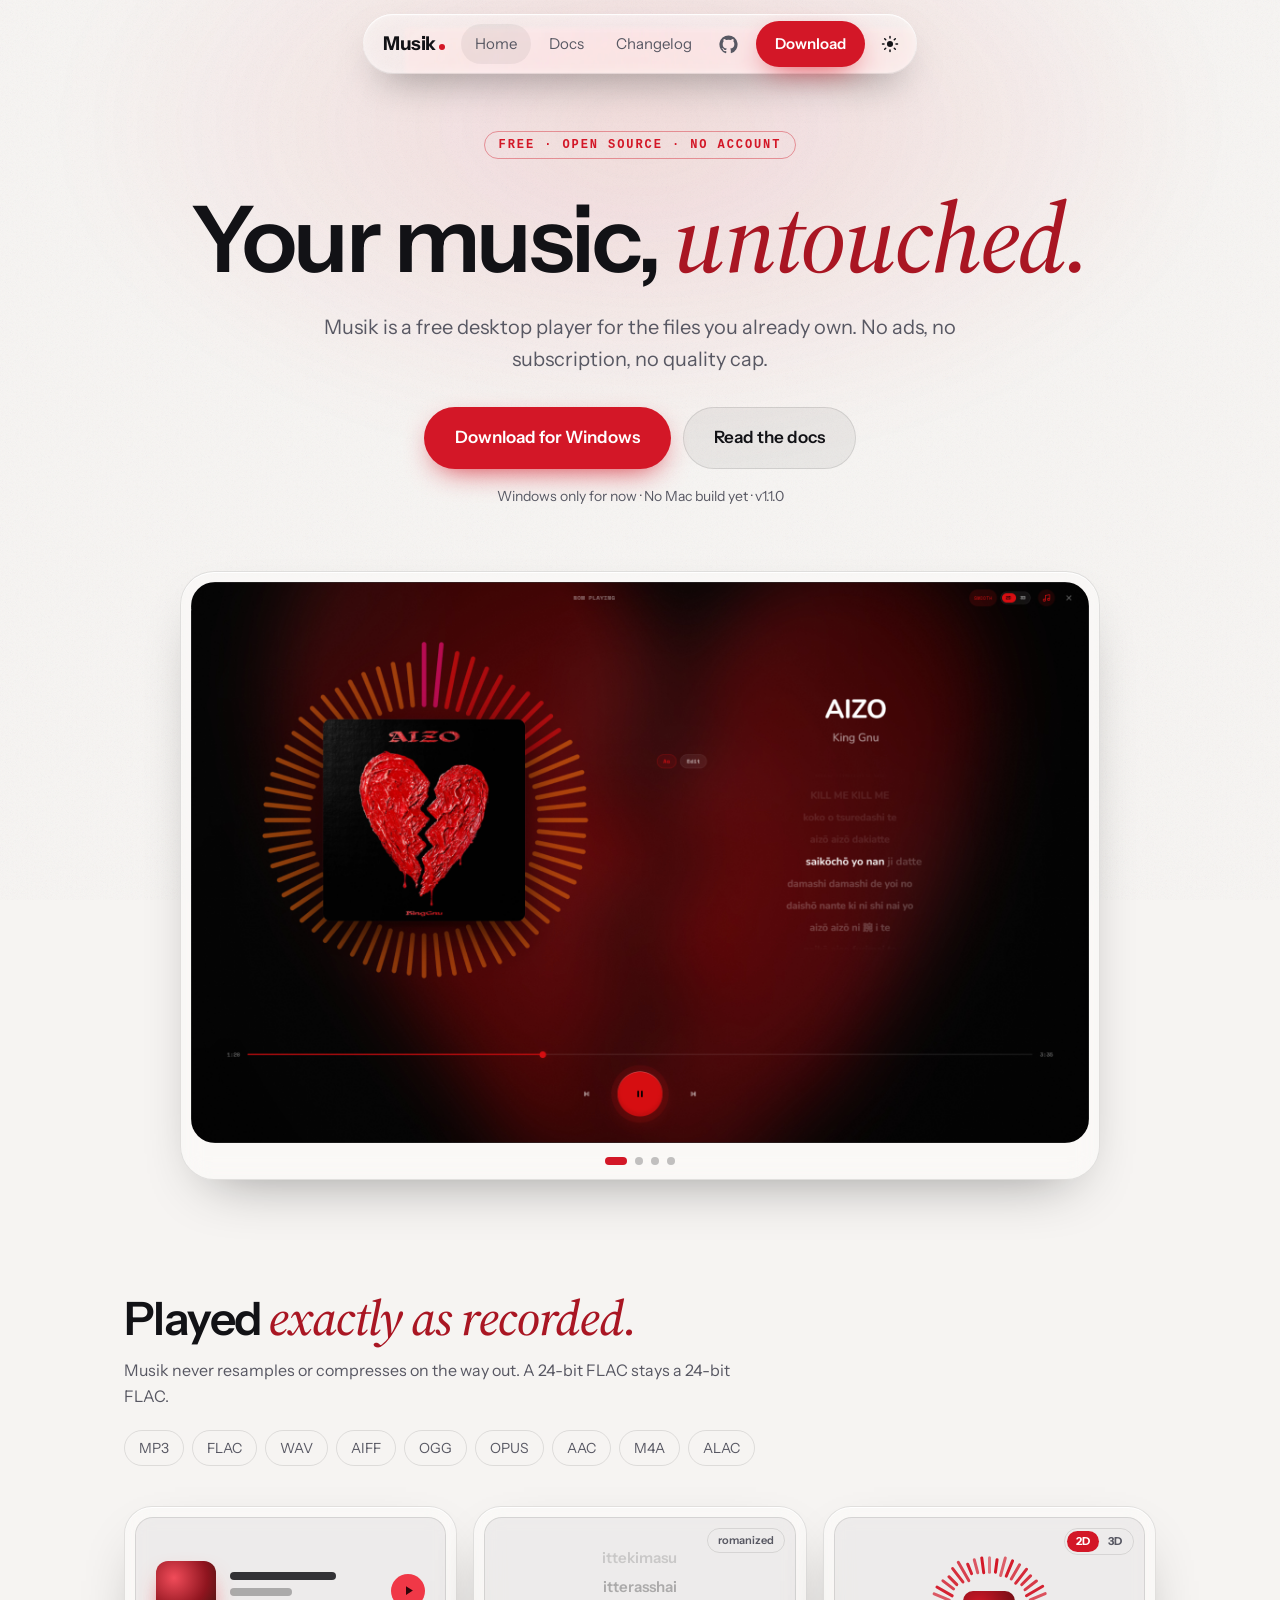
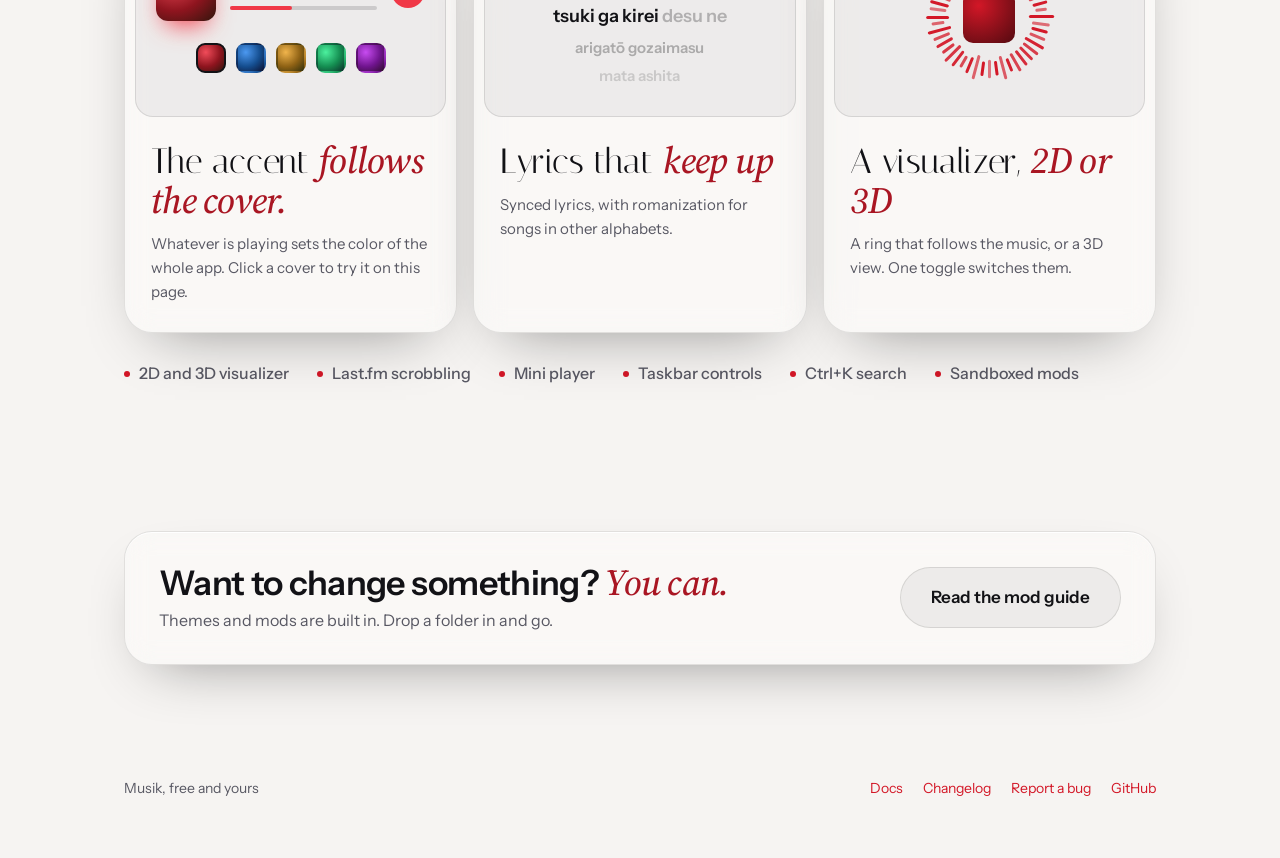
==== commit 8da3636f: "Multiple improvements and additions Added dynamic scaling, more images, and fixed some bugs" ====
--- a/index.html
+++ b/index.html
@@ -13,7 +13,7 @@
     <link rel="icon" href="assets/favicon.ico" sizes="any" />
     <link rel="icon" type="image/png" sizes="192x192" href="assets/icon-192.png" />
     <link rel="apple-touch-icon" href="assets/apple-touch-icon.png" />
-    <!-- TODO: swap YOUR-DOMAIN for the real domain once hosting is picked (OG image URLs must be absolute) -->
+    <!-- TODO: swap tanuj-ironman11.github.io for musik.is-a.dev once that PR is merged (OG image URLs must be absolute) -->
     <meta property="og:type" content="website" />
     <meta property="og:site_name" content="Musik" />
     <meta property="og:title" content="Musik, a free music player for your own files" />
@@ -21,7 +21,7 @@
       property="og:description"
       content="Plays FLAC, MP3, WAV and more at full quality. No ads, no subscriptions, themes and mods built in."
     />
-    <meta property="og:image" content="https://YOUR-DOMAIN/assets/og.png" />
+    <meta property="og:image" content="https://tanuj-ironman11.github.io/assets/og.png" />
     <meta property="og:image:alt" content="Musik. Your music, at full quality." />
     <meta name="twitter:card" content="summary_large_image" />
     <link rel="preconnect" href="https://fonts.googleapis.com" />
@@ -94,21 +94,33 @@
         <div class="glass shot">
           <div class="slides" id="slides">
             <img
-              src="assets/musik-app.png"
+              src="assets/musik-app.jpg"
+              width="1920"
+              height="1200"
+              fetchpriority="high"
               alt="Musik playing AIZO by King Gnu, with the visualizer ring and synced lyrics"
               data-hue="357"
               onerror="this.remove()"
             /><img
-              src="assets/musik-app-2.png"
-              alt="Musik playing another track, with the accent color changed to match"
+              src="assets/musik-app-2.jpg"
+              width="1920"
+              height="1200"
+              decoding="async"
+              alt="Musik playing Big Dawgs by HanuMankind and Kalmi, accent changed to match the cover"
               onerror="this.remove()"
             /><img
-              src="assets/musik-app-3.png"
-              alt="Musik playing another track, with the accent color changed to match"
+              src="assets/musik-app-3.jpg"
+              width="1922"
+              height="1201"
+              decoding="async"
+              alt="Musik playing Shape of You by Ed Sheeran, accent changed to match the cover"
               onerror="this.remove()"
             /><img
-              src="assets/musik-app-4.png"
-              alt="Musik playing another track, with the accent color changed to match"
+              src="assets/musik-app-4.jpg"
+              width="1922"
+              height="1201"
+              decoding="async"
+              alt="Musik playing Immigrant Song by Led Zeppelin, accent changed to match the cover"
               onerror="this.remove()"
             />
           </div>
--- a/style.css
+++ b/style.css
@@ -52,8 +52,11 @@
   box-sizing: border-box;
 }
 html {
+  /* the one scale dial: 100% up to ~1330px wide, then grows smoothly, capped at 165%.
+     Everything below is in rem, so type, spacing and layout all follow it. */
+  font-size: clamp(100%, calc(50% + 0.6vw), 165%);
   scroll-behavior: smooth;
-  scroll-padding-top: 96px;
+  scroll-padding-top: 6rem;
   transition: --acc 0.9s ease;
 }
 body {
@@ -61,7 +64,7 @@
   background: var(--bg);
   color: var(--ink);
   font:
-    400 16px/1.6 "Instrument Sans",
+    400 1rem/1.6 "Instrument Sans",
     system-ui,
     sans-serif;
   -webkit-font-smoothing: antialiased;
@@ -80,9 +83,9 @@
   color: inherit;
 }
 .wrap {
-  max-width: 1080px;
+  max-width: 67.5rem;
   margin: 0 auto;
-  padding: 0 24px;
+  padding: 0 1.5rem;
 }
 h1,
 h2,
@@ -94,7 +97,7 @@
   color: var(--ink);
 }
 h1 {
-  font-size: clamp(44px, 8vw, 92px);
+  font-size: clamp(2.75rem, 8vw, 5.75rem);
 }
 h1 em,
 h2 em,
@@ -110,17 +113,17 @@
   font-weight: 500;
 }
 h2 {
-  font-size: clamp(30px, 4.4vw, 46px);
-  margin-bottom: 14px;
+  font-size: clamp(1.875rem, 4.4vw, 2.875rem);
+  margin-bottom: 0.875rem;
 }
 .strip h3 {
   color: var(--ink);
-  font-size: clamp(26px, 3vw, 34px);
+  font-size: clamp(1.625rem, 3vw, 2.125rem);
   line-height: 1.1;
 }
 h3 {
-  font-size: 20px;
-  margin-bottom: 6px;
+  font-size: 1.25rem;
+  margin-bottom: 0.375rem;
   letter-spacing: -0.02em;
   color: var(--acc);
 }
@@ -139,7 +142,7 @@
 .bg i {
   position: absolute;
   border-radius: 50%;
-  filter: blur(90px);
+  filter: blur(5.625rem);
   opacity: 0.18;
   width: 38vw;
   height: 38vw;
@@ -173,7 +176,7 @@
 }
 [data-theme="dark"] .bg i {
   opacity: 0.13;
-  filter: blur(90px) saturate(0.8);
+  filter: blur(5.625rem) saturate(0.8);
 }
 [data-bg="mesh"] .bg::before {
   content: "";
@@ -190,7 +193,7 @@
     var(--a3),
     var(--acc)
   );
-  filter: blur(110px);
+  filter: blur(6.875rem);
   opacity: 0.28;
   animation: sp 60s linear infinite;
 }
@@ -202,12 +205,12 @@
 [data-bg="spot"] .bg {
   background:
     radial-gradient(
-      520px circle at var(--mx, 50%) var(--my, 30%),
+      32.5rem circle at var(--mx, 50%) var(--my, 30%),
       color-mix(in srgb, var(--acc) 30%, transparent),
       transparent 70%
     ),
-    linear-gradient(var(--line) 1px, transparent 1px) 0 0/56px 56px,
-    linear-gradient(90deg, var(--line) 1px, transparent 1px) 0 0/56px 56px;
+    linear-gradient(var(--line) 1px, transparent 1px) 0 0/3.5rem 3.5rem,
+    linear-gradient(90deg, var(--line) 1px, transparent 1px) 0 0/3.5rem 3.5rem;
   -webkit-mask: linear-gradient(#000 40%, transparent 95%);
   mask: linear-gradient(#000 40%, transparent 95%);
 }
@@ -225,7 +228,7 @@
     color-mix(in srgb, var(--acc) 42%, transparent),
     transparent
   );
-  filter: blur(48px);
+  filter: blur(3rem);
   opacity: 0.5;
 }
 [data-theme="light"][data-bg="cover"] .bg::before {
@@ -235,48 +238,48 @@
 .glass {
   background: var(--glass);
   border: 1px solid var(--line);
-  backdrop-filter: blur(14px) saturate(150%);
-  -webkit-backdrop-filter: blur(14px) saturate(150%);
+  backdrop-filter: blur(0.875rem) saturate(150%);
+  -webkit-backdrop-filter: blur(0.875rem) saturate(150%);
   box-shadow:
     inset 0 1px 0 var(--rim),
-    0 24px 60px -30px rgba(0, 0, 0, 0.45);
-  border-radius: 28px;
+    0 1.5rem 3.75rem -1.875rem rgba(0, 0, 0, 0.45);
+  border-radius: 1.75rem;
 }
 nav {
   position: sticky;
-  top: 14px;
+  top: 0.875rem;
   z-index: 20;
   width: max-content;
-  max-width: calc(100% - 24px);
-  margin: 14px auto 0;
-  padding: 7px 8px 7px 20px;
+  max-width: calc(100% - 1.5rem);
+  margin: 0.875rem auto 0;
+  padding: 0.4375rem 0.5rem 0.4375rem 1.25rem;
   display: flex;
   align-items: center;
-  gap: 4px;
-  border-radius: 999px;
+  gap: 0.25rem;
+  border-radius: 62.4375rem;
   background: color-mix(in srgb, var(--glass) 60%, transparent);
   box-shadow:
     inset 0 1px 1px var(--rim),
     inset 0 -1px 1px var(--line),
-    inset 0 0 18px -6px var(--rim),
-    0 18px 40px -18px rgba(0, 0, 0, 0.5);
+    inset 0 0 1.125rem -0.375rem var(--rim),
+    0 1.125rem 2.5rem -1.125rem rgba(0, 0, 0, 0.5);
 }
 .lg nav {
-  backdrop-filter: url(#lg) blur(2px) saturate(160%);
+  backdrop-filter: url(#lg) blur(0.125rem) saturate(160%);
   -webkit-backdrop-filter: none;
 }
 nav .logo {
   font-weight: 700;
-  font-size: 19px;
+  font-size: 1.1875rem;
   letter-spacing: -0.03em;
   text-decoration: none;
-  margin-right: 12px;
+  margin-right: 0.75rem;
 }
 nav a:not(.logo):not(.btn) {
-  padding: 8px 14px;
-  border-radius: 999px;
+  padding: 0.5rem 0.875rem;
+  border-radius: 62.4375rem;
   text-decoration: none;
-  font-size: 15px;
+  font-size: 0.9375rem;
   color: var(--mute);
   transition: 0.2s;
 }
@@ -286,8 +289,8 @@
   background: var(--tint);
 }
 .tt {
-  width: 38px;
-  height: 38px;
+  width: 2.375rem;
+  height: 2.375rem;
   border-radius: 50%;
   border: 0;
   background: none;
@@ -295,14 +298,14 @@
   cursor: pointer;
   display: grid;
   place-items: center;
-  margin-left: 2px;
+  margin-left: 0.125rem;
 }
 .tt:hover {
   background: var(--tint);
 }
 .tt svg {
-  width: 18px;
-  height: 18px;
+  width: 1.125rem;
+  height: 1.125rem;
   transition: transform 0.15s ease;
 }
 .tt:active svg {
@@ -311,7 +314,7 @@
 .ti-core,
 .ti-cut,
 .ti-rays {
-  transform-origin: 12px 12px;
+  transform-origin: 0.75rem 0.75rem;
   transition:
     transform 0.65s cubic-bezier(0.5, 0, 0.2, 1),
     opacity 0.4s ease;
@@ -320,7 +323,7 @@
   transform: scale(0.45);
 }
 .ti-cut {
-  transform: translate(14px, -14px);
+  transform: translate(0.875rem, -0.875rem);
 }
 .ti-rays {
   opacity: 1;
@@ -330,7 +333,7 @@
   transform: scale(1);
 }
 :root[data-theme="dark"] .ti-cut {
-  transform: translate(6px, -6px);
+  transform: translate(0.375rem, -0.375rem);
 }
 :root[data-theme="dark"] .ti-rays {
   opacity: 0;
@@ -354,10 +357,10 @@
 .btn {
   display: inline-flex;
   align-items: center;
-  padding: 16px 30px;
-  border-radius: 999px;
+  padding: 1rem 1.875rem;
+  border-radius: 62.4375rem;
   font-weight: 600;
-  font-size: 17px;
+  font-size: 1.0625rem;
   text-decoration: none;
   border: 1px solid var(--line);
   background: var(--tint);
@@ -374,12 +377,12 @@
   background: var(--acc);
   color: var(--on);
   border-color: transparent;
-  box-shadow: 0 10px 30px -12px var(--acc);
+  box-shadow: 0 0.625rem 1.875rem -0.75rem var(--acc);
 }
 .btn.sm {
-  padding: 10px 18px;
-  font-size: 15px;
-  margin-left: 4px;
+  padding: 0.625rem 1.125rem;
+  font-size: 0.9375rem;
+  margin-left: 0.25rem;
 }
 .dis {
   opacity: 0.5;
@@ -387,40 +390,40 @@
 }
 .hero {
   text-align: center;
-  padding: 56px 0 40px;
+  padding: 3.5rem 0 2.5rem;
 }
 .hero p {
-  margin: 22px auto 32px;
-  font-size: 20px;
+  margin: 1.375rem auto 2rem;
+  font-size: 1.25rem;
 }
 .btns {
   display: flex;
-  gap: 12px;
+  gap: 0.75rem;
   justify-content: center;
   flex-wrap: wrap;
 }
 .note {
-  font-size: 14px;
-  color: var(--mute);
-  margin-top: 16px;
+  font-size: 0.875rem;
+  color: var(--mute);
+  margin-top: 1rem;
 }
 .shot {
-  margin: 64px auto 0;
-  max-width: 920px;
-  padding: 10px;
-  border-radius: 34px;
+  margin: 4rem auto 0;
+  max-width: 57.5rem;
+  padding: 0.625rem;
+  border-radius: 2.125rem;
 }
 .ph {
   display: block;
   width: 100%;
-  border-radius: 24px;
+  border-radius: 1.5rem;
   aspect-ratio: 16/10;
   object-fit: cover;
 }
 .slides {
   position: relative;
   aspect-ratio: 16/10;
-  border-radius: 24px;
+  border-radius: 1.5rem;
   overflow: hidden;
   background: var(--tint);
 }
@@ -440,25 +443,25 @@
 }
 .dots {
   display: flex;
-  gap: 8px;
+  gap: 0.5rem;
   justify-content: center;
-  padding: 14px 0 4px;
+  padding: 0.875rem 0 0.25rem;
 }
 .dots:empty {
   display: none;
 }
 .dots button {
-  width: 8px;
-  height: 8px;
+  width: 0.5rem;
+  height: 0.5rem;
   padding: 0;
   border: 0;
-  border-radius: 99px;
+  border-radius: 6.1875rem;
   background: color-mix(in srgb, var(--ink) 25%, transparent);
   cursor: pointer;
   transition: 0.3s;
 }
 .dots button.on {
-  width: 22px;
+  width: 1.375rem;
   background: var(--acc);
 }
 .ph {
@@ -466,45 +469,45 @@
   place-items: center;
   text-align: center;
   color: var(--mute);
-  font-size: 15px;
+  font-size: 0.9375rem;
   background: var(--tint);
-  padding: 20px;
+  padding: 1.25rem;
 }
 section {
-  padding: 72px 0;
+  padding: 4.5rem 0;
 }
 .cards {
   display: grid;
   grid-template-columns: repeat(3, 1fr);
-  gap: 16px;
-  margin-top: 40px;
+  gap: 1rem;
+  margin-top: 2.5rem;
 }
 .fc {
   display: flex;
   flex-direction: column;
-  padding: 10px 10px 28px;
-  border-radius: 28px;
+  padding: 0.625rem 0.625rem 1.75rem;
+  border-radius: 1.75rem;
 }
 .fc .tx {
-  padding: 24px 16px 0;
+  padding: 1.5rem 1rem 0;
 }
 .fc h3 {
   font-family: Italiana, "Iowan Old Style", Georgia, serif;
   font-weight: 400;
-  font-size: clamp(28px, 2.7vw, 36px);
+  font-size: clamp(1.75rem, 2.7vw, 2.25rem);
   line-height: 1.06;
   letter-spacing: 0;
   color: var(--ink);
-  margin-bottom: 12px;
+  margin-bottom: 0.75rem;
 }
 .fc p {
   margin: 0;
-  font-size: 15px;
+  font-size: 0.9375rem;
 }
 .viz {
   position: relative;
-  height: 200px;
-  border-radius: 18px;
+  height: 12.5rem;
+  border-radius: 1.125rem;
   border: 1px solid var(--line);
   background: color-mix(in srgb, var(--ink) 5%, transparent);
   display: flex;
@@ -514,40 +517,40 @@
 }
 .v-hue {
   flex-direction: column;
-  gap: 22px;
-  padding: 0 20px;
+  gap: 1.375rem;
+  padding: 0 1.25rem;
   transition: --h 0.45s ease;
 }
 .mw {
   display: flex;
   align-items: center;
-  gap: 14px;
+  gap: 0.875rem;
   width: 100%;
 }
 .ma {
   display: block;
   flex: none;
-  width: 60px;
+  width: 3.75rem;
   aspect-ratio: 1;
-  border-radius: 12px;
+  border-radius: 0.75rem;
   background: radial-gradient(
     circle at 30% 28%,
     hsl(var(--h) 85% 62%),
     hsl(var(--h) 75% 32%) 55%,
     hsl(calc(var(--h) + 20) 60% 12%)
   );
-  box-shadow: 0 12px 26px -10px hsl(var(--h) 90% 55%);
+  box-shadow: 0 0.75rem 1.625rem -0.625rem hsl(var(--h) 90% 55%);
 }
 .mi {
   flex: 1;
   display: grid;
-  gap: 8px;
+  gap: 0.5rem;
   min-width: 0;
 }
 .mi > i {
   display: block;
-  height: 8px;
-  border-radius: 8px;
+  height: 0.5rem;
+  border-radius: 0.5rem;
   background: var(--ink);
   width: 72%;
   opacity: 0.85;
@@ -557,43 +560,43 @@
   opacity: 0.3;
 }
 .mp {
-  height: 4px;
-  border-radius: 4px;
+  height: 0.25rem;
+  border-radius: 0.25rem;
   background: color-mix(in srgb, var(--ink) 15%, transparent);
-  margin-top: 2px;
+  margin-top: 0.125rem;
 }
 .mp b {
   display: block;
   width: 42%;
   height: 100%;
-  border-radius: 4px;
+  border-radius: 0.25rem;
   background: hsl(var(--h) 86% 58%);
 }
 .mb {
   flex: none;
   display: grid;
   place-items: center;
-  width: 34px;
-  height: 34px;
+  width: 2.125rem;
+  height: 2.125rem;
   border-radius: 50%;
   background: hsl(var(--h) 86% 58%);
   color: hsl(var(--h) 80% 10%);
 }
 .mb svg {
-  width: 15px;
-  height: 15px;
+  width: 0.9375rem;
+  height: 0.9375rem;
 }
 .chips {
   display: flex;
-  gap: 10px;
+  gap: 0.625rem;
 }
 .chips button {
-  width: 30px;
-  height: 30px;
+  width: 1.875rem;
+  height: 1.875rem;
   padding: 0;
-  border-radius: 9px;
-  border: 2px solid transparent;
-  outline-offset: 3px;
+  border-radius: 0.5625rem;
+  border: 0.125rem solid transparent;
+  outline-offset: 0.1875rem;
   cursor: pointer;
   background: radial-gradient(
     circle at 30% 28%,
@@ -611,14 +614,14 @@
 }
 .v-lyr {
   flex-direction: column;
-  gap: 9px;
-  padding: 0 18px;
+  gap: 0.5625rem;
+  padding: 0 1.125rem;
   text-align: center;
 }
 .v-lyr p {
   margin: 0;
   max-width: none;
-  font-size: 15px;
+  font-size: 0.9375rem;
   font-weight: 600;
   line-height: 1.3;
   color: var(--ink);
@@ -627,7 +630,7 @@
 .v-lyr .on {
   --p: 62%;
   opacity: 1;
-  font-size: 18px;
+  font-size: 1.125rem;
   color: transparent;
   background: linear-gradient(
     90deg,
@@ -643,31 +646,31 @@
 }
 .tg {
   position: absolute;
-  top: 10px;
-  right: 10px;
-  padding: 3px 10px;
-  border-radius: 99px;
+  top: 0.625rem;
+  right: 0.625rem;
+  padding: 0.1875rem 0.625rem;
+  border-radius: 6.1875rem;
   border: 1px solid var(--line);
-  font-size: 11px;
+  font-size: 0.6875rem;
   font-weight: 600;
   color: var(--mute);
 }
 .ring {
   position: relative;
-  width: 150px;
+  width: 9.375rem;
   aspect-ratio: 1;
 }
 .ring i {
   position: absolute;
   left: 50%;
   top: 50%;
-  width: 3px;
+  width: 0.1875rem;
   height: calc(var(--l) * 1px);
   margin: calc(var(--l) * -0.5px) 0 0 -1.5px;
-  border-radius: 3px;
+  border-radius: 0.1875rem;
   background: var(--acc);
   opacity: var(--o);
-  transform: rotate(calc(var(--a) * 1deg)) translateY(-52px) scaleY(var(--s));
+  transform: rotate(calc(var(--a) * 1deg)) translateY(-3.25rem) scaleY(var(--s));
 }
 .fc:hover .ring i {
   animation: bz var(--d) ease-in-out infinite alternate;
@@ -681,10 +684,10 @@
   position: absolute;
   left: 50%;
   top: 50%;
-  width: 52px;
+  width: 3.25rem;
   aspect-ratio: 1;
-  margin: -26px 0 0 -26px;
-  border-radius: 10px;
+  margin: -1.625rem 0 0 -1.625rem;
+  border-radius: 0.625rem;
   background: radial-gradient(
     circle at 30% 28%,
     var(--acc),
@@ -693,18 +696,18 @@
 }
 .tg2 {
   position: absolute;
-  top: 10px;
-  right: 10px;
-  display: flex;
-  padding: 2px;
-  border-radius: 99px;
+  top: 0.625rem;
+  right: 0.625rem;
+  display: flex;
+  padding: 0.125rem;
+  border-radius: 6.1875rem;
   border: 1px solid var(--line);
-  font-size: 11px;
+  font-size: 0.6875rem;
   font-weight: 700;
 }
 .tg2 b {
-  padding: 2px 9px;
-  border-radius: 99px;
+  padding: 0.125rem 0.5625rem;
+  border-radius: 6.1875rem;
   color: var(--mute);
 }
 .tg2 .on {
@@ -712,47 +715,47 @@
   color: var(--on);
 }
 .card {
-  padding: 26px;
+  padding: 1.625rem;
 }
 .bits {
   display: flex;
   flex-wrap: wrap;
-  gap: 10px 28px;
-  margin-top: 28px;
+  gap: 0.625rem 1.75rem;
+  margin-top: 1.75rem;
   font-weight: 500;
   color: var(--mute);
 }
 .bits span {
   display: inline-flex;
   align-items: center;
-  gap: 9px;
+  gap: 0.5625rem;
 }
 .bits span::before {
   content: "";
-  width: 6px;
-  height: 6px;
+  width: 0.375rem;
+  height: 0.375rem;
   border-radius: 50%;
   background: var(--acc);
 }
 .fmt {
   display: flex;
   flex-wrap: wrap;
-  gap: 8px;
-  margin-top: 20px;
+  gap: 0.5rem;
+  margin-top: 1.25rem;
 }
 .fmt span {
-  padding: 6px 14px;
-  border-radius: 99px;
+  padding: 0.375rem 0.875rem;
+  border-radius: 6.1875rem;
   border: 1px solid var(--line);
-  font-size: 14px;
+  font-size: 0.875rem;
   color: var(--mute);
 }
 .strip {
   display: flex;
   justify-content: space-between;
   align-items: center;
-  gap: 24px;
-  padding: 30px 34px;
+  gap: 1.5rem;
+  padding: 1.875rem 2.125rem;
   flex-wrap: wrap;
 }
 .strip p {
@@ -761,54 +764,54 @@
 .dl {
   display: grid;
   grid-template-columns: 1fr 1fr;
-  gap: 16px;
-  margin-top: 40px;
+  gap: 1rem;
+  margin-top: 2.5rem;
 }
 .dl .card {
-  padding: 34px;
+  padding: 2.125rem;
 }
 .dl p {
-  margin-bottom: 22px;
+  margin-bottom: 1.375rem;
 }
 .dl.one {
   grid-template-columns: 1fr;
-  max-width: 520px;
+  max-width: 32.5rem;
   margin-inline: auto;
 }
 .dl .card .note {
-  margin: 18px 0 0;
+  margin: 1.125rem 0 0;
 }
 footer {
-  padding: 40px 0 60px;
-  color: var(--mute);
-  font-size: 14px;
+  padding: 2.5rem 0 3.75rem;
+  color: var(--mute);
+  font-size: 0.875rem;
   display: flex;
   justify-content: space-between;
-  gap: 12px;
+  gap: 0.75rem;
   flex-wrap: wrap;
 }
 /* docs */
 .docs {
   display: grid;
-  grid-template-columns: 230px minmax(0, 1fr) 190px;
-  gap: 40px;
-  padding-top: 40px;
-  max-width: 1240px;
+  grid-template-columns: 14.375rem minmax(0, 1fr) 11.875rem;
+  gap: 2.5rem;
+  padding-top: 2.5rem;
+  max-width: 77.5rem;
 }
 .side,
 .toc {
   position: sticky;
-  top: 92px;
+  top: 5.75rem;
   align-self: start;
-  max-height: calc(100vh - 110px);
+  max-height: calc(100vh - 6.875rem);
   overflow: auto;
-  font-size: 14px;
+  font-size: 0.875rem;
 }
 .side input {
   width: 100%;
-  padding: 9px 12px;
-  margin-bottom: 14px;
-  border-radius: 12px;
+  padding: 0.5625rem 0.75rem;
+  margin-bottom: 0.875rem;
+  border-radius: 0.75rem;
   border: 1px solid var(--line);
   background: var(--tint);
   color: var(--ink);
@@ -816,8 +819,8 @@
 }
 .side h4,
 .toc h4 {
-  margin: 18px 0 6px;
-  font-size: 11px;
+  margin: 1.125rem 0 0.375rem;
+  font-size: 0.6875rem;
   letter-spacing: 0.08em;
   text-transform: uppercase;
   color: var(--mute);
@@ -828,8 +831,8 @@
 .side a,
 .toc a {
   display: block;
-  padding: 5px 10px;
-  border-radius: 8px;
+  padding: 0.3125rem 0.625rem;
+  border-radius: 0.5rem;
   text-decoration: none;
   color: var(--mute);
 }
@@ -847,62 +850,62 @@
 }
 .toc a.on {
   background: none;
-  box-shadow: inset 2px 0 var(--acc);
+  box-shadow: inset 0.125rem 0 var(--acc);
 }
 .toc .s {
-  padding-left: 22px;
+  padding-left: 1.375rem;
 }
 .doc {
   min-width: 0;
-  padding-bottom: 60px;
+  padding-bottom: 3.75rem;
 }
 .doc h1 {
-  font-size: clamp(34px, 4vw, 46px);
-  margin: 6px 0 14px;
+  font-size: clamp(2.125rem, 4vw, 2.875rem);
+  margin: 0.375rem 0 0.875rem;
 }
 .doc h2 {
-  font-size: 27px;
-  margin: 52px 0 12px;
-  padding-top: 8px;
+  font-size: 1.6875rem;
+  margin: 3.25rem 0 0.75rem;
+  padding-top: 0.5rem;
   border-top: 1px solid var(--line);
 }
 .doc h3 {
-  font-size: 19px;
-  margin: 30px 0 8px;
+  font-size: 1.1875rem;
+  margin: 1.875rem 0 0.5rem;
 }
 .crumb {
-  font-size: 13px;
+  font-size: 0.8125rem;
   color: var(--mute);
 }
 .lead {
-  font-size: 18px;
+  font-size: 1.125rem;
 }
 .doc li {
   color: var(--mute);
-  margin-bottom: 4px;
+  margin-bottom: 0.25rem;
 }
 code {
   font:
-    13.5px ui-monospace,
+    0.8438rem ui-monospace,
     "SF Mono",
     Consolas,
     monospace;
   background: var(--tint);
-  padding: 2px 6px;
-  border-radius: 6px;
+  padding: 0.125rem 0.375rem;
+  border-radius: 0.375rem;
   color: var(--ink);
 }
 pre {
   position: relative;
   margin: 0 0 1.3em;
-  padding: 18px 20px;
+  padding: 1.125rem 1.25rem;
   overflow-x: auto;
-  border-radius: 14px;
+  border-radius: 0.875rem;
   background: var(--code);
   color: var(--codei);
   border: 1px solid var(--line);
   font:
-    13.5px/1.7 ui-monospace,
+    0.8438rem/1.7 ui-monospace,
     "SF Mono",
     Consolas,
     monospace;
@@ -914,31 +917,31 @@
 }
 pre button {
   position: absolute;
-  top: 8px;
-  right: 8px;
-  padding: 3px 9px;
-  border-radius: 8px;
+  top: 0.5rem;
+  right: 0.5rem;
+  padding: 0.1875rem 0.5625rem;
+  border-radius: 0.5rem;
   border: 1px solid rgba(255, 255, 255, 0.18);
   background: rgba(255, 255, 255, 0.08);
   color: var(--codei);
-  font: 12px inherit;
+  font: 0.75rem inherit;
   cursor: pointer;
 }
 table {
   border-collapse: collapse;
   width: 100%;
-  font-size: 14.5px;
+  font-size: 0.9062rem;
   margin-bottom: 1.3em;
 }
 th,
 td {
   text-align: left;
-  padding: 10px 12px;
+  padding: 0.625rem 0.75rem;
   border-bottom: 1px solid var(--line);
   vertical-align: top;
 }
 th {
-  font-size: 12px;
+  font-size: 0.75rem;
   letter-spacing: 0.06em;
   text-transform: uppercase;
   color: var(--mute);
@@ -950,13 +953,13 @@
   white-space: nowrap;
 }
 .call {
-  padding: 14px 18px;
-  border-radius: 14px;
+  padding: 0.875rem 1.125rem;
+  border-radius: 0.875rem;
   border: 1px solid var(--line);
-  border-left: 3px solid var(--acc);
+  border-left: 0.1875rem solid var(--acc);
   background: var(--tint);
   margin: 0 0 1.3em;
-  font-size: 15px;
+  font-size: 0.9375rem;
 }
 .call p {
   margin: 0;
@@ -969,21 +972,21 @@
 .pn {
   display: flex;
   justify-content: space-between;
-  gap: 12px;
-  margin-top: 56px;
+  gap: 0.75rem;
+  margin-top: 3.5rem;
 }
 .pn a {
   flex: 1;
-  padding: 16px 18px;
+  padding: 1rem 1.125rem;
   border: 1px solid var(--line);
-  border-radius: 14px;
+  border-radius: 0.875rem;
   text-decoration: none;
-  font-size: 13px;
+  font-size: 0.8125rem;
   color: var(--mute);
 }
 .pn a b {
   display: block;
-  font-size: 16px;
+  font-size: 1rem;
   color: var(--ink);
 }
 .pn a + a {
@@ -1016,7 +1019,7 @@
 }
 @media (max-width: 1020px) {
   .docs {
-    grid-template-columns: 200px minmax(0, 1fr);
+    grid-template-columns: 12.5rem minmax(0, 1fr);
   }
   .toc {
     display: none;
@@ -1035,7 +1038,7 @@
     max-height: none;
   }
   .hero {
-    padding-top: 36px;
+    padding-top: 2.25rem;
   }
 }
 @media (prefers-reduced-motion: reduce) {
@@ -1048,20 +1051,20 @@
 nav a:not(.logo):not(.btn).gh {
   display: inline-flex;
   align-items: center;
-  min-width: 38px;
-  height: 38px;
+  min-width: 2.375rem;
+  height: 2.375rem;
   padding: 0;
 }
 .gh svg {
-  width: 19px;
-  height: 19px;
-  margin: 0 9.5px;
+  width: 1.1875rem;
+  height: 1.1875rem;
+  margin: 0 0.5938rem;
   fill: currentColor;
 }
 .stars {
-  margin-left: -3px;
-  padding-right: 13px;
-  font-size: 13px;
+  margin-left: -0.1875rem;
+  padding-right: 0.8125rem;
+  font-size: 0.8125rem;
   font-weight: 600;
 }
 .stars[hidden] {
@@ -1070,24 +1073,24 @@
 nav .logo::after {
   content: "";
   display: inline-block;
-  width: 6px;
-  height: 6px;
+  width: 0.375rem;
+  height: 0.375rem;
   border-radius: 50%;
   background: var(--acc);
-  margin-left: 3px;
+  margin-left: 0.1875rem;
 }
 .eye {
   display: inline-block;
   font:
-    600 12px ui-monospace,
+    600 0.75rem ui-monospace,
     Consolas,
     monospace;
   letter-spacing: 0.16em;
   color: var(--acc);
   border: 1px solid color-mix(in srgb, var(--acc) 40%, transparent);
-  padding: 6px 14px;
-  border-radius: 99px;
-  margin-bottom: 26px;
+  padding: 0.375rem 0.875rem;
+  border-radius: 6.1875rem;
+  margin-bottom: 1.625rem;
 }
 .doc p a,
 .note a,
@@ -1121,7 +1124,7 @@
 .card:hover,
 .strip:hover,
 .fc:hover {
-  transform: translate3d(0, -4px, 0);
+  transform: translate3d(0, -0.25rem, 0);
   border-color: color-mix(in srgb, var(--acc) 45%, var(--line));
 }
 .fmt span {
@@ -1130,14 +1133,14 @@
 .fmt span:hover {
   color: var(--acc);
   border-color: var(--acc);
-  transform: translateY(-2px);
+  transform: translateY(-0.125rem);
 }
 .btn:not(.main):hover {
   border-color: var(--acc);
   color: var(--acc);
 }
 .btn.main:hover {
-  box-shadow: 0 14px 40px -8px var(--acc);
+  box-shadow: 0 0.875rem 2.5rem -0.5rem var(--acc);
 }
 .tt {
   transition: 0.3s;
@@ -1153,12 +1156,12 @@
   transition: 0.2s;
 }
 .pn a:hover {
-  transform: translateY(-2px);
+  transform: translateY(-0.125rem);
 }
 .fl {
   display: flex;
   flex-wrap: wrap;
-  gap: 6px 20px;
+  gap: 0.375rem 1.25rem;
 }
 @media (max-width: 560px) {
   nav .x {
